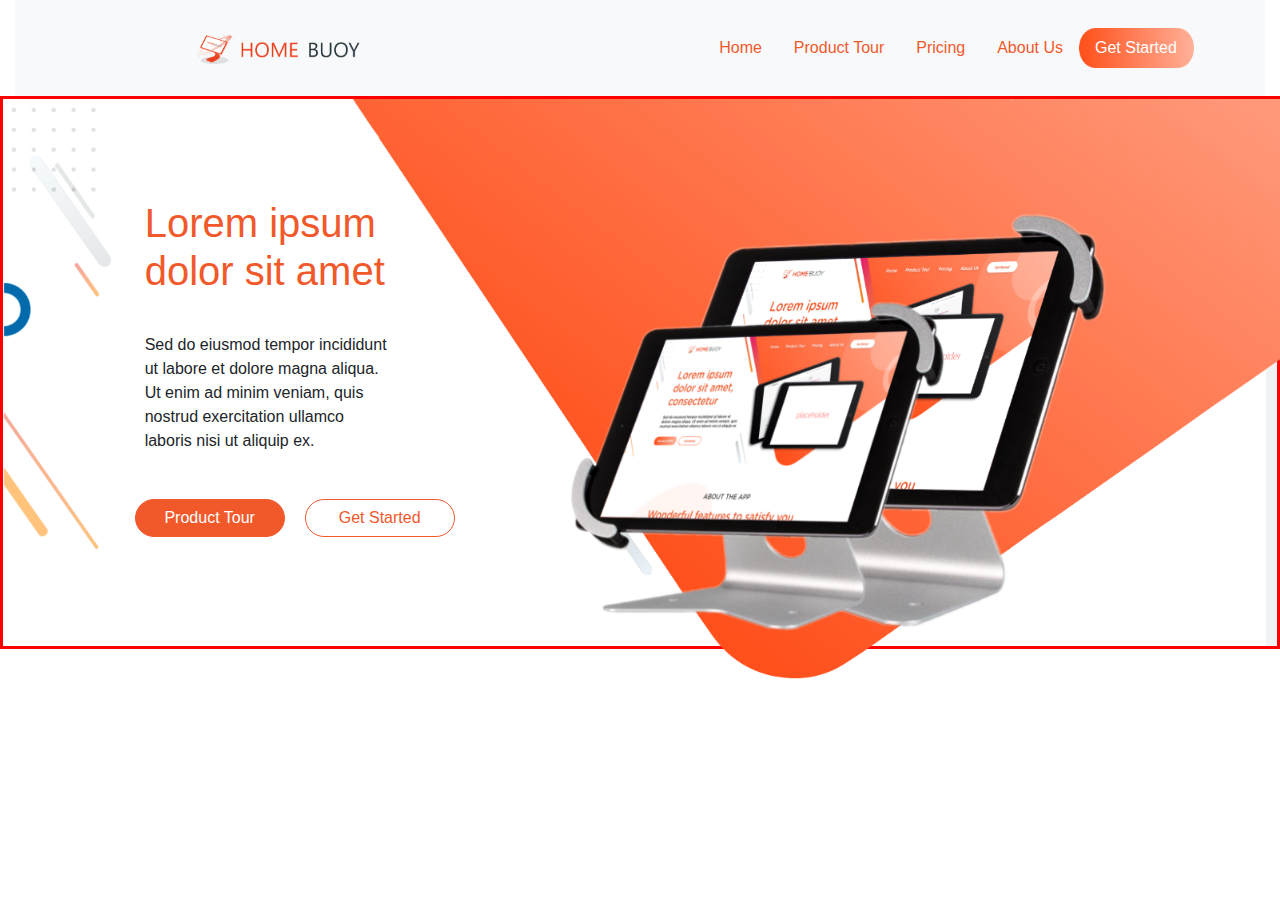
==== index.html @ 37d54e75 "initial commit" ====
<!doctype html>
<html lang="en">
  <head>
    <!-- Required meta tags -->
    <meta charset="utf-8">
    <meta name="viewport" content="width=device-width, initial-scale=1, shrink-to-fit=no">

    <!-- Bootstrap CSS -->
    <link rel="stylesheet" href="https://stackpath.bootstrapcdn.com/bootstrap/4.3.1/css/bootstrap.min.css" integrity="sha384-ggOyR0iXCbMQv3Xipma34MD+dH/1fQ784/j6cY/iJTQUOhcWr7x9JvoRxT2MZw1T" crossorigin="anonymous">

    <title>Hello, world!</title>

    <style type="text/css">
        .intro {
            background: url('home_main.png');
        }
        .intro-tab{
          float: right;
        }
        .nav-item a{
          color: #F1592B;
        }
        .intro-heading{
          color: #F1592B;
          
        }
        </style>
  </head>
  <body>

    <div class="container-fluid">

      <!-- Just an image -->
<nav class="navbar navbar-light bg-light">
    <a class="navbar-brand" href="#">
      <img src="logo.png" height="30" style="margin-left: 100%;" alt="">
    </a>

    <ul class="nav justify-content-end" style="padding: 20px;margin-right: 150px;">
        <li class="nav-item">
          <a class="nav-link active" href="home">Home</a>
        </li>
        <li class="nav-item">
          <a class="nav-link" href="tour">Product Tour</a>
        </li>
        <li class="nav-item">
          <a class="nav-link" href="pricing">Pricing</a>
        </li>
        <li class="nav-item">
          <a class="nav-link" href="about">About Us</a>
        </li>
        <li class="nav-item mx-auto">
          <img src="button_bg_orange.png" width="115" height="40px" style="position: absolute;"/>
            <a class="nav-link" href="#" style="color: white;position: absolute;">Get Started</a>
          </li>
      </ul>

  </nav>


      <div class="row" style="border-style: solid;
      border-color: red;">

          <img src="home_main.png" id="intro-tab" width="100%" style="" />
          <img src="grid.png" id="intro-tab" height="580px" style="float: right;position: absolute;right: 0;" />


          <div class="col-5 d-flex align-items-start flex-column" style="position: absolute;">
          
              <!-- border-style: solid;
              border-color: red; -->

                <h1 class="intro-heading mx-auto align-self-center" style="margin-top: 100px;width: 250px;">
                    Lorem ipsum
                    dolor sit amet
                </h1>

                <p class="mx-auto align-self-center" style="margin-top: 30px;width: 250px;">
                    Sed do eiusmod tempor incididunt ut labore et dolore magna aliqua. Ut enim ad minim veniam, quis nostrud exercitation ullamco laboris nisi ut aliquip ex.
                </p>

                <div class="d-flex justify-content-between align-self-center" style="margin-top: 30px;margin-left: 50px;width: 320px;">
                    <button type="button" class="btn btn-dark" style="width: 150px;background: #F1592B;border-radius: 100px;border-color: #F1592B;">Product Tour</button>
                    <button type="button" class="btn btn-outline-light" style="width: 150px;border-style: solid;border-width: 1px;border-radius: 100px;border-color: #F1592B;color: #F1592B;">Get Started</button>
                </div>
          </div>
        <div class="col-6 d-flex justify-content-center" style="position: absolute;">
            
        </div>
      </div>
        
          
        </div>
      </div>

    <!-- Optional JavaScript -->
    <!-- jQuery first, then Popper.js, then Bootstrap JS -->
    <script src="https://code.jquery.com/jquery-3.3.1.slim.min.js" integrity="sha384-q8i/X+965DzO0rT7abK41JStQIAqVgRVzpbzo5smXKp4YfRvH+8abtTE1Pi6jizo" crossorigin="anonymous"></script>
    <script src="https://cdnjs.cloudflare.com/ajax/libs/popper.js/1.14.7/umd/popper.min.js" integrity="sha384-UO2eT0CpHqdSJQ6hJty5KVphtPhzWj9WO1clHTMGa3JDZwrnQq4sF86dIHNDz0W1" crossorigin="anonymous"></script>
    <script src="https://stackpath.bootstrapcdn.com/bootstrap/4.3.1/js/bootstrap.min.js" integrity="sha384-JjSmVgyd0p3pXB1rRibZUAYoIIy6OrQ6VrjIEaFf/nJGzIxFDsf4x0xIM+B07jRM" crossorigin="anonymous"></script>
  </body>
</html>
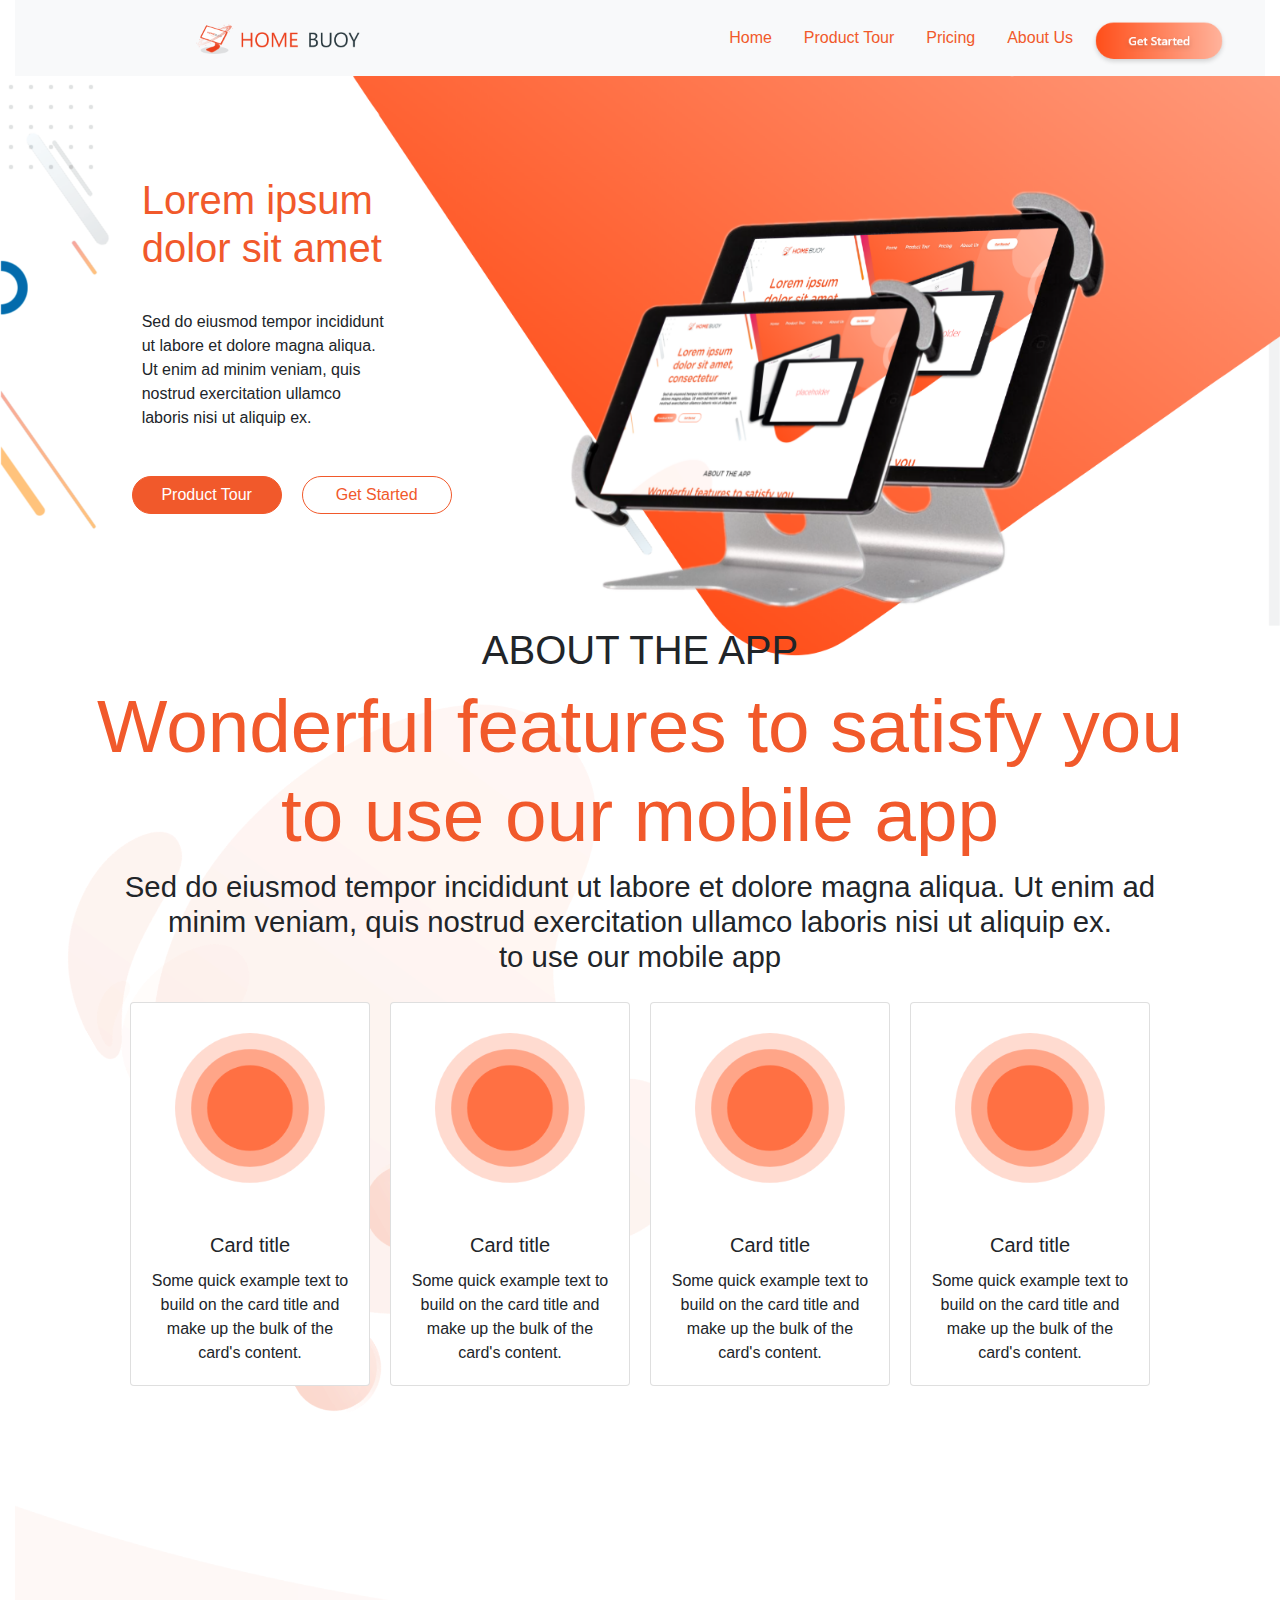
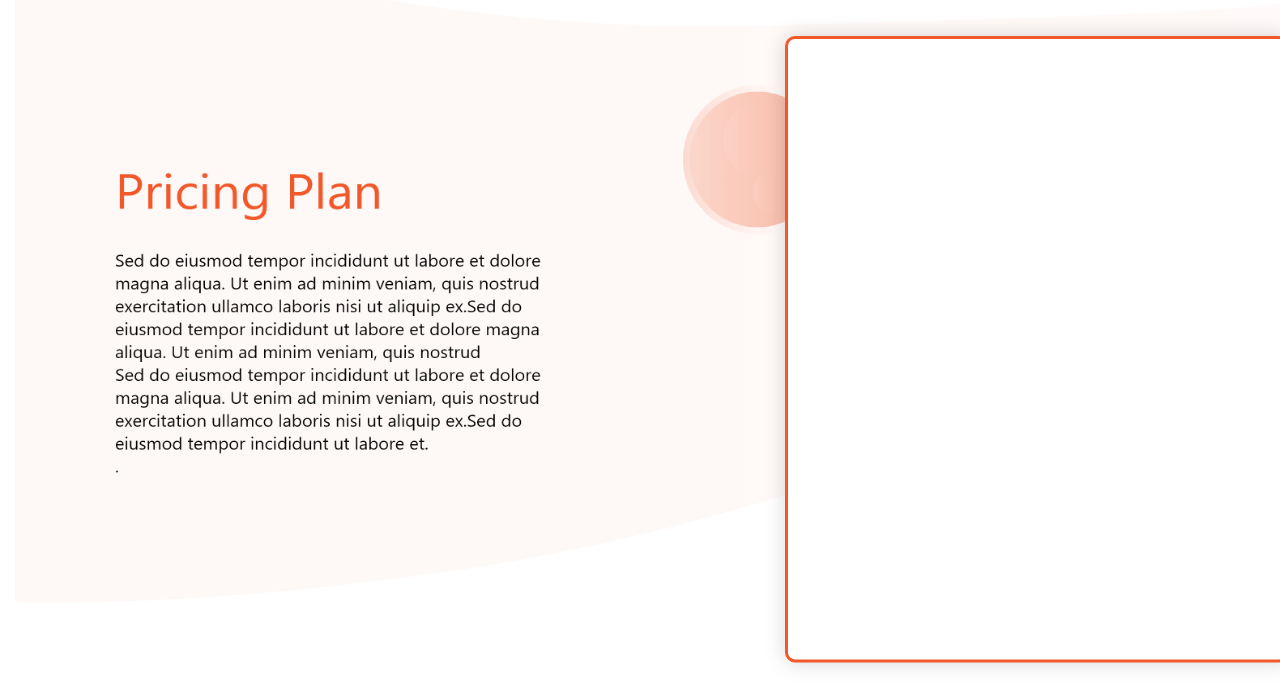
==== commit 177427c8: "modified home page" ====
--- a/index.html
+++ b/index.html
@@ -1,42 +1,48 @@
 <!doctype html>
 <html lang="en">
-  <head>
-    <!-- Required meta tags -->
-    <meta charset="utf-8">
-    <meta name="viewport" content="width=device-width, initial-scale=1, shrink-to-fit=no">
-
-    <!-- Bootstrap CSS -->
-    <link rel="stylesheet" href="https://stackpath.bootstrapcdn.com/bootstrap/4.3.1/css/bootstrap.min.css" integrity="sha384-ggOyR0iXCbMQv3Xipma34MD+dH/1fQ784/j6cY/iJTQUOhcWr7x9JvoRxT2MZw1T" crossorigin="anonymous">
-
-    <title>Hello, world!</title>
-
-    <style type="text/css">
-        .intro {
-            background: url('home_main.png');
-        }
-        .intro-tab{
-          float: right;
-        }
-        .nav-item a{
-          color: #F1592B;
-        }
-        .intro-heading{
-          color: #F1592B;
-          
-        }
-        </style>
-  </head>
-  <body>
-
-    <div class="container-fluid">
-
-      <!-- Just an image -->
-<nav class="navbar navbar-light bg-light">
-    <a class="navbar-brand" href="#">
-      <img src="logo.png" height="30" style="margin-left: 100%;" alt="">
-    </a>
-
-    <ul class="nav justify-content-end" style="padding: 20px;margin-right: 150px;">
+
+<head>
+  <!-- Required meta tags -->
+  <meta charset="utf-8">
+  <meta name="viewport" content="width=device-width, initial-scale=1, shrink-to-fit=no">
+
+  <!-- Bootstrap CSS -->
+  <link rel="stylesheet" href="https://stackpath.bootstrapcdn.com/bootstrap/4.3.1/css/bootstrap.min.css"
+    integrity="sha384-ggOyR0iXCbMQv3Xipma34MD+dH/1fQ784/j6cY/iJTQUOhcWr7x9JvoRxT2MZw1T" crossorigin="anonymous">
+
+  <title>Hello, world!</title>
+
+  <style type="text/css">
+    .intro {
+      background: url('home_main.png');
+    }
+
+    .intro-tab {
+      float: right;
+    }
+
+    .nav-item a {
+      color: #F1592B;
+    }
+
+    .intro-heading {
+      color: #F1592B;
+
+    }
+  </style>
+</head>
+
+<body>
+
+  <div class="container-fluid">
+
+    <!-- Just an image -->
+    <nav class="navbar navbar-light bg-light">
+      <a class="navbar-brand" href="#">
+        <img src="logo.png" height="30" style="margin-left: 100%;" alt="">
+      </a>
+
+      <ul class="nav justify-content-end" style="padding: 10px;margin-right: 150px;">
         <li class="nav-item">
           <a class="nav-link active" href="home">Home</a>
         </li>
@@ -50,53 +56,192 @@
           <a class="nav-link" href="about">About Us</a>
         </li>
         <li class="nav-item mx-auto">
-          <img src="button_bg_orange.png" width="115" height="40px" style="position: absolute;"/>
-            <a class="nav-link" href="#" style="color: white;position: absolute;">Get Started</a>
-          </li>
+          <a href="">
+            <img src="get_started_orange.png" width="140" height="50px" style="position: absolute;" />
+          </a>
+          <!-- <a class="nav-link" href="#" style="color: white;position: absolute;"></a> -->
+        </li>
       </ul>
 
-  </nav>
-
-
-      <div class="row" style="border-style: solid;
-      border-color: red;">
-
-          <img src="home_main.png" id="intro-tab" width="100%" style="" />
-          <img src="grid.png" id="intro-tab" height="580px" style="float: right;position: absolute;right: 0;" />
-
-
-          <div class="col-5 d-flex align-items-start flex-column" style="position: absolute;">
-          
-              <!-- border-style: solid;
+    </nav>
+
+
+    <div class="row" style="">
+
+      <img src="home_main.png" id="intro-tab" width="100%" style="" />
+      <img src="grid.png" id="intro-tab" height="580px" style="float: right;position: absolute;right: 0;" />
+
+
+      <div class="col-5 d-flex align-items-start flex-column" style="position: absolute;">
+
+        <!-- border-style: solid;
               border-color: red; -->
 
-                <h1 class="intro-heading mx-auto align-self-center" style="margin-top: 100px;width: 250px;">
-                    Lorem ipsum
-                    dolor sit amet
-                </h1>
-
-                <p class="mx-auto align-self-center" style="margin-top: 30px;width: 250px;">
-                    Sed do eiusmod tempor incididunt ut labore et dolore magna aliqua. Ut enim ad minim veniam, quis nostrud exercitation ullamco laboris nisi ut aliquip ex.
-                </p>
-
-                <div class="d-flex justify-content-between align-self-center" style="margin-top: 30px;margin-left: 50px;width: 320px;">
-                    <button type="button" class="btn btn-dark" style="width: 150px;background: #F1592B;border-radius: 100px;border-color: #F1592B;">Product Tour</button>
-                    <button type="button" class="btn btn-outline-light" style="width: 150px;border-style: solid;border-width: 1px;border-radius: 100px;border-color: #F1592B;color: #F1592B;">Get Started</button>
-                </div>
-          </div>
-        <div class="col-6 d-flex justify-content-center" style="position: absolute;">
-            
-        </div>
-      </div>
-        
-          
-        </div>
-      </div>
-
-    <!-- Optional JavaScript -->
-    <!-- jQuery first, then Popper.js, then Bootstrap JS -->
-    <script src="https://code.jquery.com/jquery-3.3.1.slim.min.js" integrity="sha384-q8i/X+965DzO0rT7abK41JStQIAqVgRVzpbzo5smXKp4YfRvH+8abtTE1Pi6jizo" crossorigin="anonymous"></script>
-    <script src="https://cdnjs.cloudflare.com/ajax/libs/popper.js/1.14.7/umd/popper.min.js" integrity="sha384-UO2eT0CpHqdSJQ6hJty5KVphtPhzWj9WO1clHTMGa3JDZwrnQq4sF86dIHNDz0W1" crossorigin="anonymous"></script>
-    <script src="https://stackpath.bootstrapcdn.com/bootstrap/4.3.1/js/bootstrap.min.js" integrity="sha384-JjSmVgyd0p3pXB1rRibZUAYoIIy6OrQ6VrjIEaFf/nJGzIxFDsf4x0xIM+B07jRM" crossorigin="anonymous"></script>
-  </body>
+        <h1 class="intro-heading mx-auto align-self-center" style="margin-top: 100px;width: 250px;">
+          Lorem ipsum
+          dolor sit amet
+        </h1>
+
+        <p class="mx-auto align-self-center" style="margin-top: 30px;width: 250px;">
+          Sed do eiusmod tempor incididunt ut labore et dolore magna aliqua. Ut enim ad minim veniam, quis nostrud
+          exercitation ullamco laboris nisi ut aliquip ex.
+        </p>
+
+        <div class="d-flex justify-content-between align-self-center"
+          style="margin-top: 30px;margin-left: 50px;width: 320px;">
+          <button type="button" class="btn btn-dark"
+            style="width: 150px;background: #F1592B;border-radius: 100px;border-color: #F1592B;">Product Tour</button>
+          <button type="button" class="btn btn-outline-light"
+            style="width: 150px;border-style: solid;border-width: 1px;border-radius: 100px;border-color: #F1592B;color: #F1592B;">Get
+            Started</button>
+        </div>
+      </div>
+      <div class="col-6 d-flex justify-content-center" style="position: absolute;">
+
+      </div>
+    </div>
+    <img src="home_second.png" style="position: absolute;" id="intro-tab" width="80%" />
+
+
+    <div class="row mx-auto" style="position: relative;">
+      <h2 class="mx-auto text-center" style="font-size: 30pt;">ABOUT THE APP</h2>
+    </div>
+
+    <div class="row mx-auto" style="position: relative;">
+      <h2 class="mx-auto text-center" style="color: #F1592B;font-size: 56pt;">Wonderful features to satisfy you <br />
+        to use our mobile app</h2>
+    </div>
+
+    <div class="row mx-auto" style="position: relative;">
+      <h2 class="mx-auto text-center"
+        style="font-size: 22pt;margin-left: 100px;padding-right: 100px;padding-left: 100px;">Sed do eiusmod tempor
+        incididunt ut labore et dolore magna aliqua. Ut enim ad minim veniam,
+        quis nostrud exercitation ullamco laboris nisi ut aliquip ex. <br />
+        to use our mobile app</h2>
+    </div>
+
+
+    <div class="row" style="position: relative;margin-top: 10px;">
+
+
+      <div class="col d-flex justify-content-center"
+        style="bottom: 200;margin-top: 200;padding-top: 200;">
+
+        <div class="card" style="width: 15rem;margin: 10px;">
+          <img src="circle_orange.png" width="150px" height="150px" class="mx-auto" alt="..." style="margin: 30px;">
+          <div class="card-body">
+            <h5 class="card-title mx-auto text-center">Card title</h5>
+            <p class="card-text mx-auto text-center">Some quick example text to build on the card title and make up the
+              bulk of the card's content.</p>
+
+          </div>
+        </div>
+
+        <div class="card" style="width: 15rem;margin: 10px;">
+          <img src="circle_orange.png" width="150px" height="150px" class="mx-auto" alt="..." style="margin: 30px;">
+          <div class="card-body">
+            <h5 class="card-title mx-auto text-center">Card title</h5>
+            <p class="card-text mx-auto text-center">Some quick example text to build on the card title and make up the
+              bulk of the card's content.</p>
+
+          </div>
+        </div>
+
+        <div class="card" style="width: 15rem;margin: 10px;">
+          <img src="circle_orange.png" width="150px" height="150px" class="mx-auto" alt="..." style="margin: 30px;">
+          <div class="card-body">
+            <h5 class="card-title mx-auto text-center">Card title</h5>
+            <p class="card-text mx-auto text-center">Some quick example text to build on the card title and make up the
+              bulk of the card's content.</p>
+
+          </div>
+        </div>
+
+        <div class="card" style="width: 15rem;margin: 10px;">
+          <img src="circle_orange.png" width="150px" height="150px" class="mx-auto" alt="..." style="margin: 30px;">
+          <div class="card-body">
+            <h5 class="card-title mx-auto text-center">Card title</h5>
+            <p class="card-text mx-auto text-center">Some quick example text to build on the card title and make up the
+              bulk of the card's content.</p>
+
+          </div>
+        </div>
+
+      </div>
+    </div>
+
+    <img src="home_third.png" style="position: absolute;" id="intro-tab" width="100%" />
+
+    <div class="row" style="position: relative;margin-top: 10px;">
+
+      <div class="col-6">
+
+        <img src="dummy_pricing_text.png" width="431" height="321" style="margin-top: 350px;margin-left: 100px;" />
+
+      </div>
+
+      <div class="col-6">
+
+        <img src="card_orange_border.png" style="margin-top: 200px;margin-left: 100px;" />
+
+      </div>
+
+    </div>
+<!-- 
+    <div class="row mx-auto" style="border-style: solid;
+          border-color: red;position: relative;">
+        <h2 class="mx-auto text-center" style="margin-top: 100px;color: #F1592B;font-size: 56pt;">Let’s See How It Work</h2>
+      </div>
+
+      <div class="row mx-auto" style="border-style: solid;
+          border-color: red;position: relative;">
+        <h2 class="mx-auto text-center"
+          style="font-size: 22pt;margin-left: 100px;padding-right: 100px;padding-left: 100px;">Sed do eiusmod tempor
+          incididunt ut labore et dolore magna aliqua. Ut enim ad minim veniam,
+          quis nostrud exercitation ullamco laboris nisi ut aliquip ex. <br />
+          to use our mobile app</h2>
+      </div> -->
+
+
+
+
+      <!-- <div class="row" style="position: relative;margin-top: 10px;">
+
+
+      <div class="col d-flex justify-content-center"
+        style="bottom: 200;margin-top: 200;padding-top: 200;">
+
+        <div class="" style="width: 15em;margin: 10px;">
+          <img src="circle_orange_fill.png" width="150px" height="150px" class=" mx-auto text-center" alt="..." style="margin: 30px;">
+          <div class="">
+            <h5 class=" mx-auto text-center">Card title</h5>
+            <p class=" mx-auto text-center">Some quick example text to build on the card title and make up the
+              bulk of the card's content.</p>
+
+          </div>
+        </div>
+
+      </div>
+    </div> -->
+
+
+
+
+
+  </div>
+  <!-- </div> -->
+
+  <!-- Optional JavaScript -->
+  <!-- jQuery first, then Popper.js, then Bootstrap JS -->
+  <script src="https://code.jquery.com/jquery-3.3.1.slim.min.js"
+    integrity="sha384-q8i/X+965DzO0rT7abK41JStQIAqVgRVzpbzo5smXKp4YfRvH+8abtTE1Pi6jizo"
+    crossorigin="anonymous"></script>
+  <script src="https://cdnjs.cloudflare.com/ajax/libs/popper.js/1.14.7/umd/popper.min.js"
+    integrity="sha384-UO2eT0CpHqdSJQ6hJty5KVphtPhzWj9WO1clHTMGa3JDZwrnQq4sF86dIHNDz0W1"
+    crossorigin="anonymous"></script>
+  <script src="https://stackpath.bootstrapcdn.com/bootstrap/4.3.1/js/bootstrap.min.js"
+    integrity="sha384-JjSmVgyd0p3pXB1rRibZUAYoIIy6OrQ6VrjIEaFf/nJGzIxFDsf4x0xIM+B07jRM"
+    crossorigin="anonymous"></script>
+</body>
+
 </html>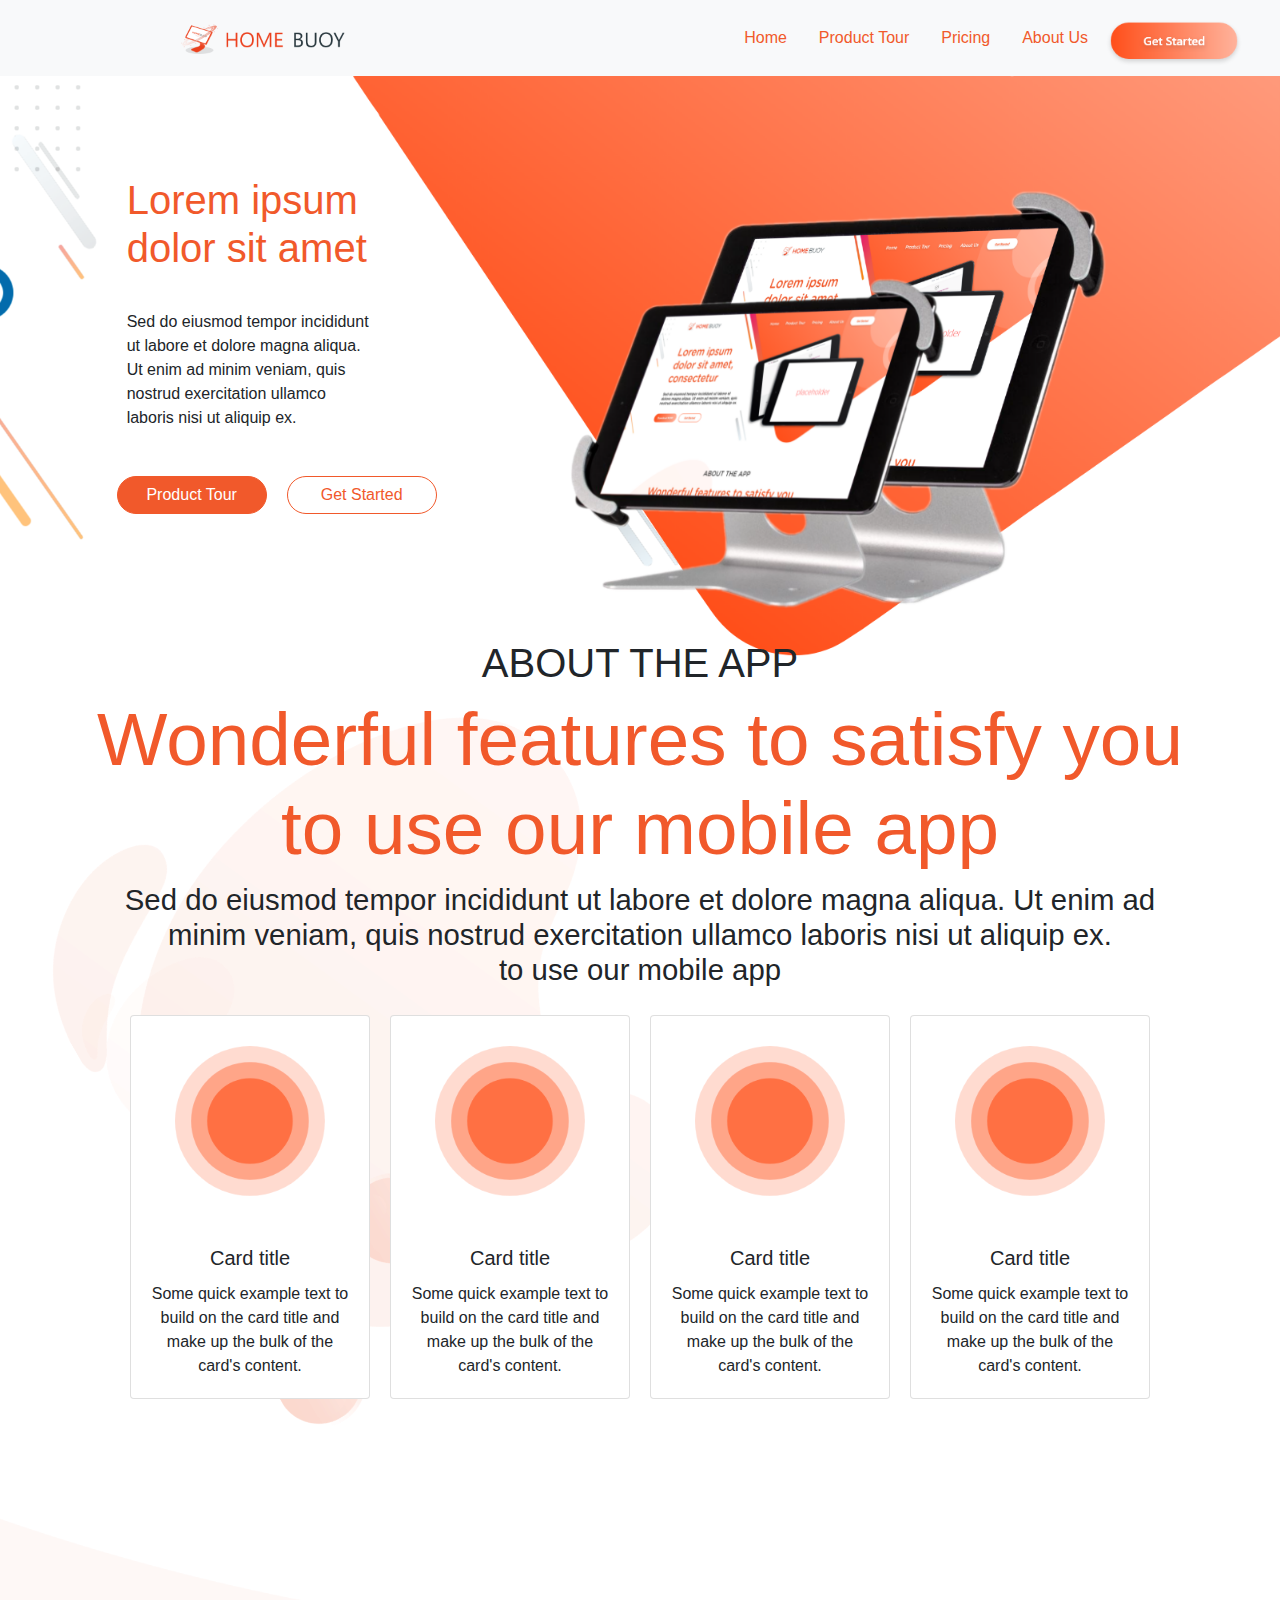
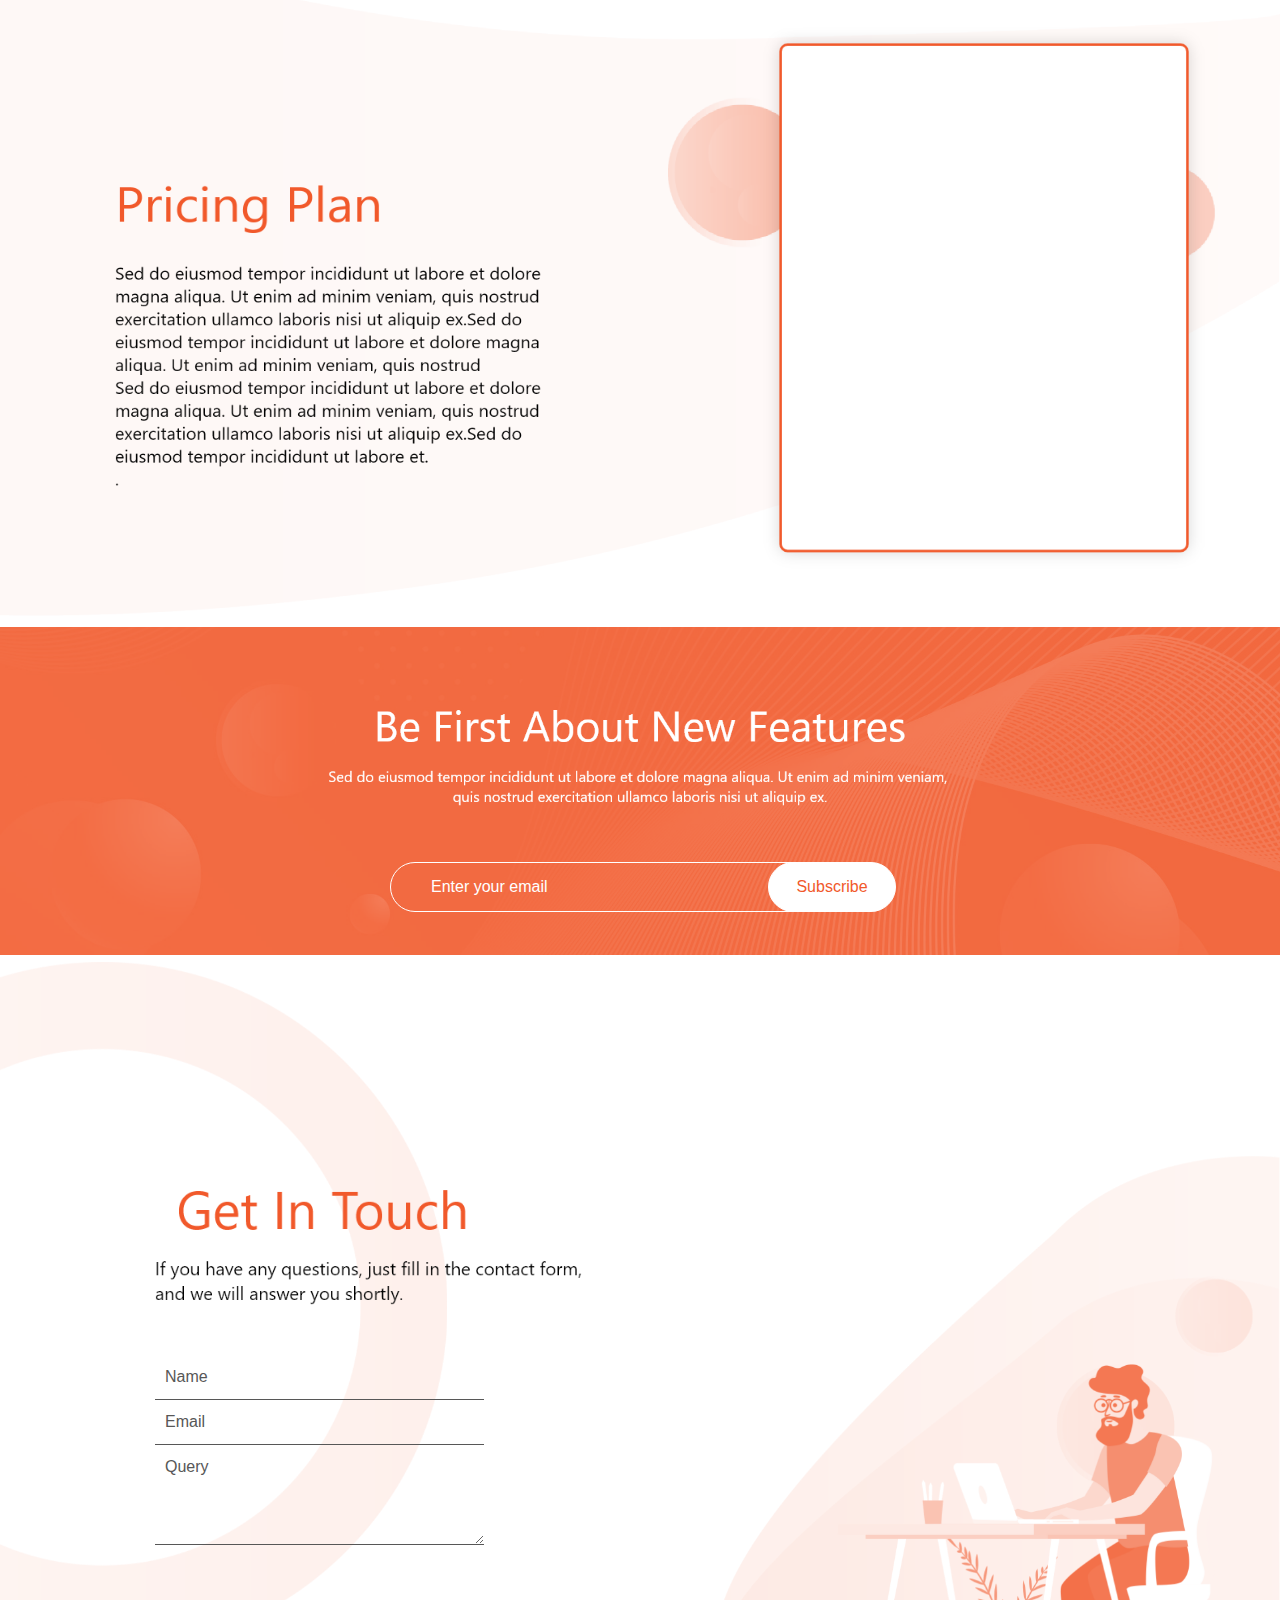
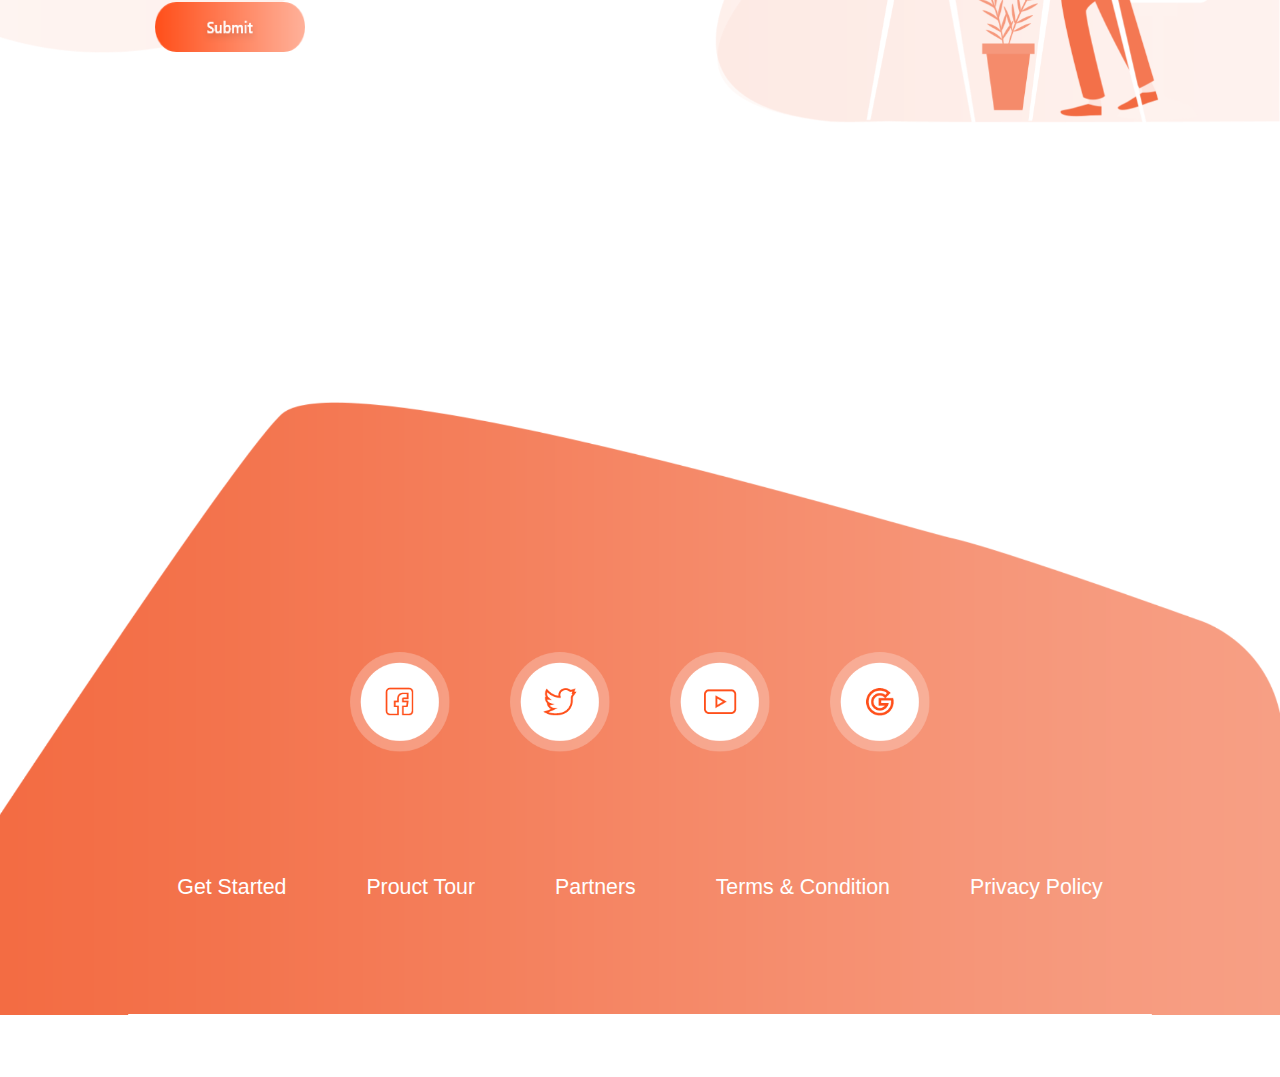
==== commit 90ce45a5: "finished homepage" ====
--- a/index.html
+++ b/index.html
@@ -13,6 +13,12 @@
   <title>Hello, world!</title>
 
   <style type="text/css">
+    html,
+    body {
+      max-width: 100%;
+      overflow-x: hidden;
+    }
+
     .intro {
       background: url('home_main.png');
     }
@@ -29,17 +35,82 @@
       color: #F1592B;
 
     }
+
+    #getNews {}
+
+    .transparent-style {
+
+      background-color: #ffffff;
+      opacity: .4;
+
+    }
+
+    ::-webkit-input-placeholder {
+      /* Edge */
+      color: white;
+    }
+
+    :-ms-input-placeholder {
+      /* Internet Explorer 10-11 */
+      color: white;
+    }
+
+    ::placeholder {
+      color: white;
+    }
+
+    .getInTouch {
+      border: none;
+      border-bottom: 1px solid #575757;
+      background-color: rgba(0, 0, 0, 0);
+      color: 575757;
+      outline: none;
+      width: 70%;
+      width: 70%;
+      padding-top: 10px;
+      padding-bottom: 10px;
+      padding-left: 10px;
+      padding-right: 10px;
+    }
+
+    .getInTouch::placeholder {
+      color: #575757;
+    }
+
+    .getInTouch::-webkit-input-placeholder {
+      /* Edge */
+      color: #575757;
+    }
+
+    .getInTouch:-ms-input-placeholder {
+      /* Internet Explorer 10-11 */
+      color: #575757;
+    }
+
+    .footer-link{
+      color: #FFFFFF;
+      font-size: 16pt;
+      outline: none;
+      text-decoration: none;
+    }
+
+    .footer-link:hover{
+      color: #FFFFFF;
+      font-size: 16pt;
+      outline: none;
+      text-decoration: none;
+    }
   </style>
 </head>
 
 <body>
 
-  <div class="container-fluid">
+  <div class="container-fluid" style="margin: 0px;padding: 0px;">
 
     <!-- Just an image -->
     <nav class="navbar navbar-light bg-light">
       <a class="navbar-brand" href="#">
-        <img src="logo.png" height="30" style="margin-left: 100%;" alt="">
+        <img src="./img/logo.png" height="30" style="margin-left: 100%;" alt="">
       </a>
 
       <ul class="nav justify-content-end" style="padding: 10px;margin-right: 150px;">
@@ -57,7 +128,7 @@
         </li>
         <li class="nav-item mx-auto">
           <a href="">
-            <img src="get_started_orange.png" width="140" height="50px" style="position: absolute;" />
+            <img src="./img/get_started_orange.png" width="140" height="50px" style="position: absolute;" />
           </a>
           <!-- <a class="nav-link" href="#" style="color: white;position: absolute;"></a> -->
         </li>
@@ -68,8 +139,10 @@
 
     <div class="row" style="">
 
-      <img src="home_main.png" id="intro-tab" width="100%" style="" />
-      <img src="grid.png" id="intro-tab" height="580px" style="float: right;position: absolute;right: 0;" />
+      <img src="./img/home_main.png" id="intro-tab" width="100%"
+        style="margin-right: -100px;padding-right: -100px;position: relative;" />
+      <img src="./img/grid.png" id="intro-tab" height="580px"
+        style="float: right;position: absolute;right: 0;overflow: hidden;" />
 
 
       <div class="col-5 d-flex align-items-start flex-column" style="position: absolute;">
@@ -100,7 +173,7 @@
 
       </div>
     </div>
-    <img src="home_second.png" style="position: absolute;" id="intro-tab" width="80%" />
+    <img src="./img/home_second.png" style="position: absolute;" id="intro-tab" width="80%" />
 
 
     <div class="row mx-auto" style="position: relative;">
@@ -121,14 +194,14 @@
     </div>
 
 
-    <div class="row" style="position: relative;margin-top: 10px;">
+    <div class="row mx-auto" style="position: relative;margin-top: 10px;">
 
 
       <div class="col d-flex justify-content-center"
-        style="bottom: 200;margin-top: 200;padding-top: 200;">
+        style="bottom: 200;margin: 0px;margin-top: 200;padding: 0px;padding-top: 200;">
 
         <div class="card" style="width: 15rem;margin: 10px;">
-          <img src="circle_orange.png" width="150px" height="150px" class="mx-auto" alt="..." style="margin: 30px;">
+          <img src="./img/circle_orange.png" width="150px" height="150px" class="mx-auto" alt="..." style="margin: 30px;">
           <div class="card-body">
             <h5 class="card-title mx-auto text-center">Card title</h5>
             <p class="card-text mx-auto text-center">Some quick example text to build on the card title and make up the
@@ -138,7 +211,7 @@
         </div>
 
         <div class="card" style="width: 15rem;margin: 10px;">
-          <img src="circle_orange.png" width="150px" height="150px" class="mx-auto" alt="..." style="margin: 30px;">
+          <img src="./img/circle_orange.png" width="150px" height="150px" class="mx-auto" alt="..." style="margin: 30px;">
           <div class="card-body">
             <h5 class="card-title mx-auto text-center">Card title</h5>
             <p class="card-text mx-auto text-center">Some quick example text to build on the card title and make up the
@@ -148,7 +221,7 @@
         </div>
 
         <div class="card" style="width: 15rem;margin: 10px;">
-          <img src="circle_orange.png" width="150px" height="150px" class="mx-auto" alt="..." style="margin: 30px;">
+          <img src="./img/circle_orange.png" width="150px" height="150px" class="mx-auto" alt="..." style="margin: 30px;">
           <div class="card-body">
             <h5 class="card-title mx-auto text-center">Card title</h5>
             <p class="card-text mx-auto text-center">Some quick example text to build on the card title and make up the
@@ -158,7 +231,7 @@
         </div>
 
         <div class="card" style="width: 15rem;margin: 10px;">
-          <img src="circle_orange.png" width="150px" height="150px" class="mx-auto" alt="..." style="margin: 30px;">
+          <img src="./img/circle_orange.png" width="150px" height="150px" class="mx-auto" alt="..." style="margin: 30px;">
           <div class="card-body">
             <h5 class="card-title mx-auto text-center">Card title</h5>
             <p class="card-text mx-auto text-center">Some quick example text to build on the card title and make up the
@@ -170,24 +243,116 @@
       </div>
     </div>
 
-    <img src="home_third.png" style="position: absolute;" id="intro-tab" width="100%" />
-
-    <div class="row" style="position: relative;margin-top: 10px;">
-
-      <div class="col-6">
-
-        <img src="dummy_pricing_text.png" width="431" height="321" style="margin-top: 350px;margin-left: 100px;" />
-
-      </div>
-
-      <div class="col-6">
-
-        <img src="card_orange_border.png" style="margin-top: 200px;margin-left: 100px;" />
-
-      </div>
-
-    </div>
-<!-- 
+    <img src="./img/home_third.png" style="position: absolute;" id="intro-tab" width="100%" />
+
+    <div class="row mx-auto" style="position: relative;margin: 0px; ;margin-top: 10px;">
+
+      <div class="col-6 mx-auto" style="margin: 0%;">
+
+        <img src="./img/dummy_pricing_text.png" width="431" height="321" style="margin-top: 350px;margin-left: 100px;" />
+
+      </div>
+
+      <div class="col-6 mx-auto">
+
+        <img src="./img/card_orange_border.png" width="75%" style="margin-top: 200px;margin-left: 100px;" />
+
+      </div>
+
+    </div>
+
+    <img src="./img/home_fourth.png" style="position: absolute;margin-top: 50px;" id="intro-tab" width="100%" />
+
+    <div class="row mx-auto" style="position: relative;margin: 0px; ;margin-top: 10px;">
+
+      <div class="col d-flex justify-content-center" style="margin: 0%;">
+
+        <input class="" id="getNews" type="text" name="fname" placeholder="Enter your email" style="margin-top: 22%;border: 1px solid white;border-radius: 30px;   background-color:rgba(0, 0, 0, 0);
+          color:white;
+          outline:none;
+          width: 40%;
+          padding-top: 12px;padding-bottom: 12px;padding-left: 40px;padding-right: 10px;">
+        </input>
+
+        <button style="width: 10%;position: absolute;margin-top: 21.5%;background: #ffffff;border: 1px solid white;border-radius: 30px;color: #F1592B;
+padding-top: 12px;padding-bottom: 12px;padding-left: 10px;padding-right: 10px;right: 30%;outline:none;"
+          type="button">Subscribe</button>
+
+        <!-- <form action="/action_page.php" style="margin: 50px;">
+          First name: <input type="text" name="fname"><br>
+          Last name: <input type="text" name="lname"><br>
+          <input type="submit" value="Submit">
+        </form> -->
+
+
+      </div>
+    </div>
+
+  </div>
+
+  <img src="./img/home_fifth.png" style="position: absolute;margin-top: 50px;" id="intro-tab" width="100%" />
+
+  <div class="row mx-auto" style="position: relative;margin-top: 10px;">
+
+    <div class="col-6" style="margin: 0%;">
+
+      <img src="./img/get_in_touch_text.png" width="70%" style="margin-top: 250px;margin-left: 140px;position: relative;" />
+
+      <form action="/action_page.php" style="margin-top: 50px;margin-left: 140px;">
+        <input class="getInTouch" type="text" name="fname" placeholder="Name"><br>
+
+        <input class="getInTouch" type="text" name="fname" placeholder="Email"><br>
+
+        <textarea class="getInTouch" type="text" style="height: 100px;" name="fname" placeholder="Query"></textarea><br>
+
+        <a href="">
+          <img src="./img/submit_button_orange.png" width="150px" height="50px" style="margin-top: 50px;" />
+        </a>
+      </form>
+
+    </div>
+
+  </div>
+
+  <img src="./img/footer_bg.png" style="position: absolute;margin-top: 350px;margin-left: -10%;margin-bottom: -300px;" id="intro-tab" width="110%" />
+
+  <div class="row mx-auto" style="position: relative;margin-top: 550px;bottom: 10;">
+
+    <div class="col d-flex  justify-content-center">
+
+      <a href="">
+        <img src="./img/facebook.png" width="100px" height="100px" style="margin-top: 50px;" />
+      </a>
+
+      <a href="">
+        <img src="./img/twitter.png" width="100px" height="100px" style="margin-top: 50px;margin-left: 60px;margin-right: 30px;" />
+      </a>
+
+      <a href="">
+        <img src="./img/youtube.png" width="100px" height="100px" style="margin-top: 50px;margin-left: 30px;margin-right: 60px;" />
+      </a>
+
+      <a href="">
+          <img src="./img/google.png" width="100px" height="100px" style="margin-top: 50px;" />
+        </a>
+    </div>
+
+    <div class="d-flex  justify-content-center" style="width: 100%;margin-top: 120px;">
+        <a href="" class="footer-link">Get Started</a>
+        <a href="" class="footer-link" style="margin-left: 80px;margin-right: 40px;">Prouct Tour</a>
+        <a href="" class="footer-link" style="margin-left: 40px;margin-right: 40px;">Partners</a>
+        <a href="" class="footer-link" style="margin-left: 40px;margin-right: 80px;">Terms & Condition</a>
+        <a href="" class="footer-link">Privacy Policy</a>
+    </div>
+
+    <div class="d-flex  justify-content-center" style="width: 100%;">
+        <img src="./img/footer_copyright_text.png" class="mx-auto" style="margin-top: 110px;margin-left: 15%;" id="intro-tab" width="80%" />
+    </div>
+
+
+  </div>
+
+  <!-- 
     <div class="row mx-auto" style="border-style: solid;
           border-color: red;position: relative;">
         <h2 class="mx-auto text-center" style="margin-top: 100px;color: #F1592B;font-size: 56pt;">Let’s See How It Work</h2>
@@ -205,14 +370,14 @@
 
 
 
-      <!-- <div class="row" style="position: relative;margin-top: 10px;">
+  <!-- <div class="row" style="position: relative;margin-top: 10px;">
 
 
       <div class="col d-flex justify-content-center"
         style="bottom: 200;margin-top: 200;padding-top: 200;">
 
         <div class="" style="width: 15em;margin: 10px;">
-          <img src="circle_orange_fill.png" width="150px" height="150px" class=" mx-auto text-center" alt="..." style="margin: 30px;">
+          <img src="./img/circle_orange_fill.png" width="150px" height="150px" class=" mx-auto text-center" alt="..." style="margin: 30px;">
           <div class="">
             <h5 class=" mx-auto text-center">Card title</h5>
             <p class=" mx-auto text-center">Some quick example text to build on the card title and make up the
@@ -233,13 +398,13 @@
 
   <!-- Optional JavaScript -->
   <!-- jQuery first, then Popper.js, then Bootstrap JS -->
-  <script src="https://code.jquery.com/jquery-3.3.1.slim.min.js"
+  <script src="./img/https://code.jquery.com/jquery-3.3.1.slim.min.js"
     integrity="sha384-q8i/X+965DzO0rT7abK41JStQIAqVgRVzpbzo5smXKp4YfRvH+8abtTE1Pi6jizo"
     crossorigin="anonymous"></script>
-  <script src="https://cdnjs.cloudflare.com/ajax/libs/popper.js/1.14.7/umd/popper.min.js"
+  <script src="./img/https://cdnjs.cloudflare.com/ajax/libs/popper.js/1.14.7/umd/popper.min.js"
     integrity="sha384-UO2eT0CpHqdSJQ6hJty5KVphtPhzWj9WO1clHTMGa3JDZwrnQq4sF86dIHNDz0W1"
     crossorigin="anonymous"></script>
-  <script src="https://stackpath.bootstrapcdn.com/bootstrap/4.3.1/js/bootstrap.min.js"
+  <script src="./img/https://stackpath.bootstrapcdn.com/bootstrap/4.3.1/js/bootstrap.min.js"
     integrity="sha384-JjSmVgyd0p3pXB1rRibZUAYoIIy6OrQ6VrjIEaFf/nJGzIxFDsf4x0xIM+B07jRM"
     crossorigin="anonymous"></script>
 </body>
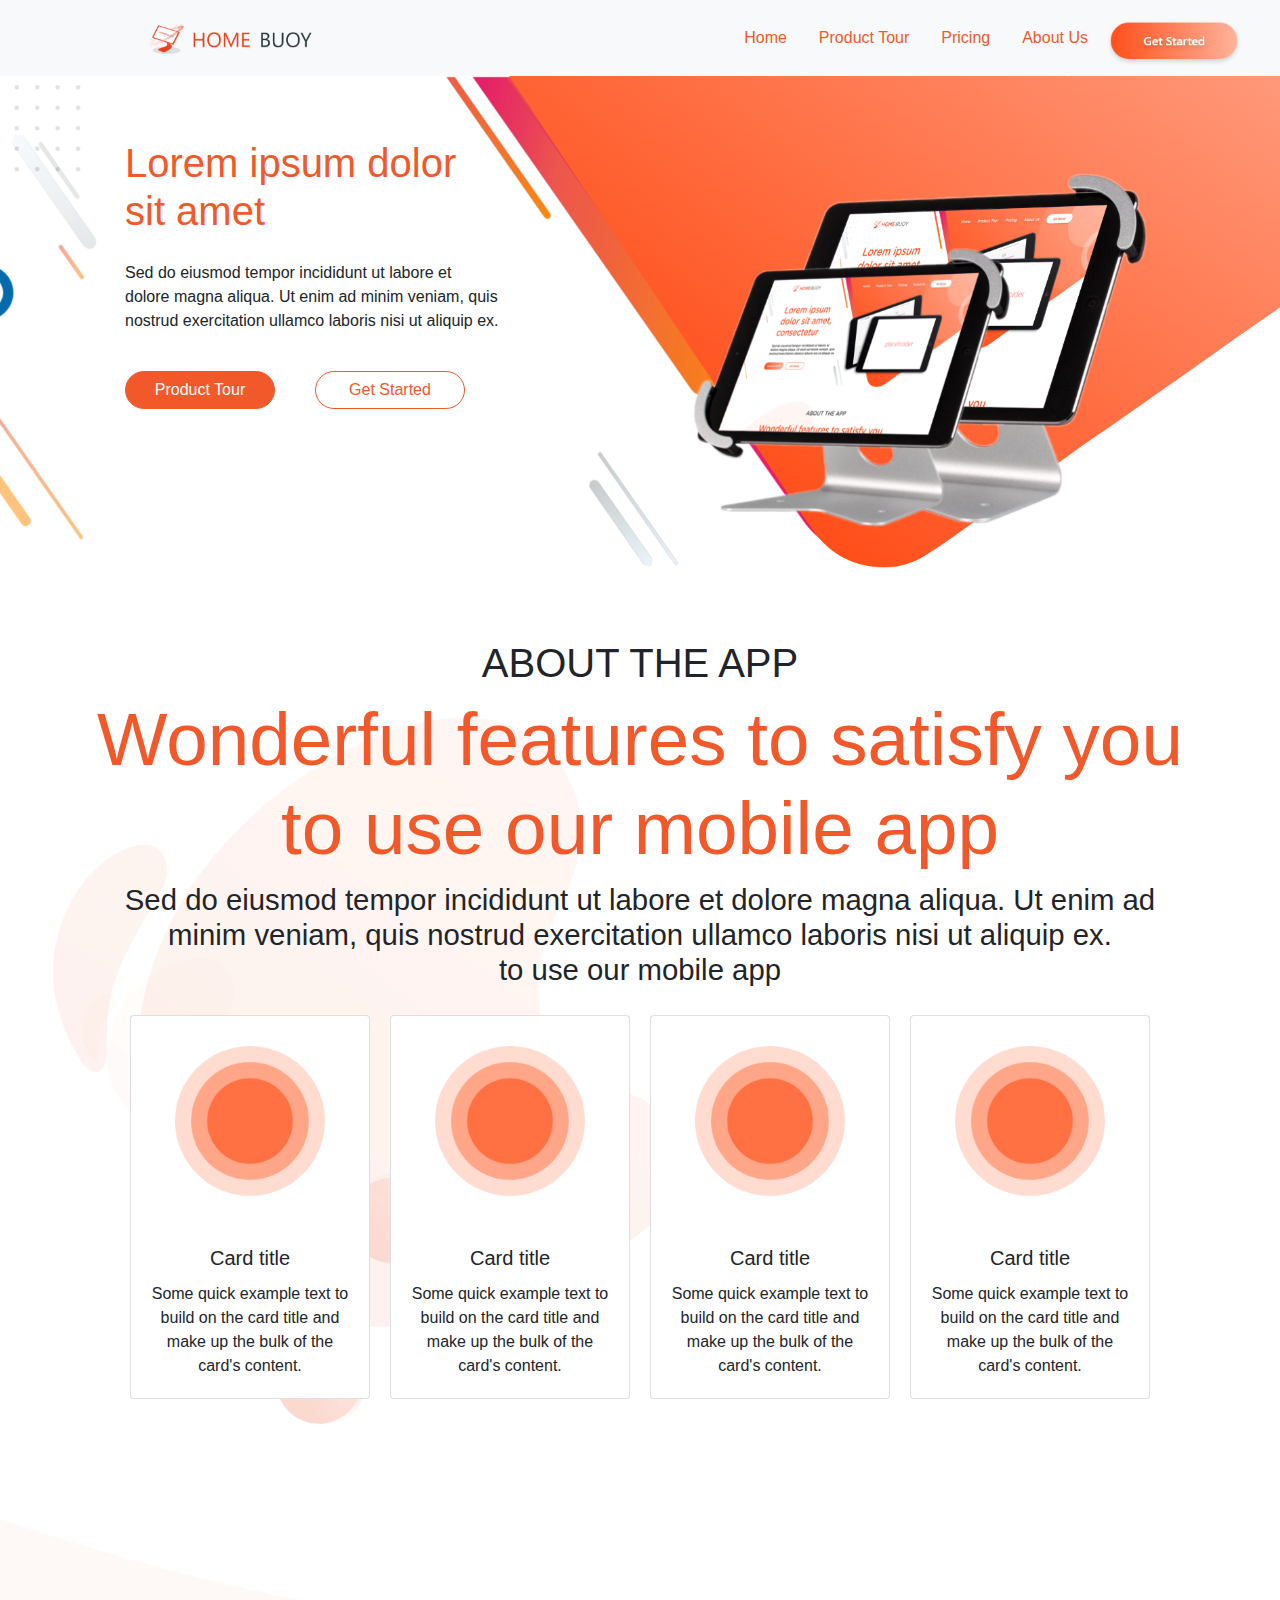
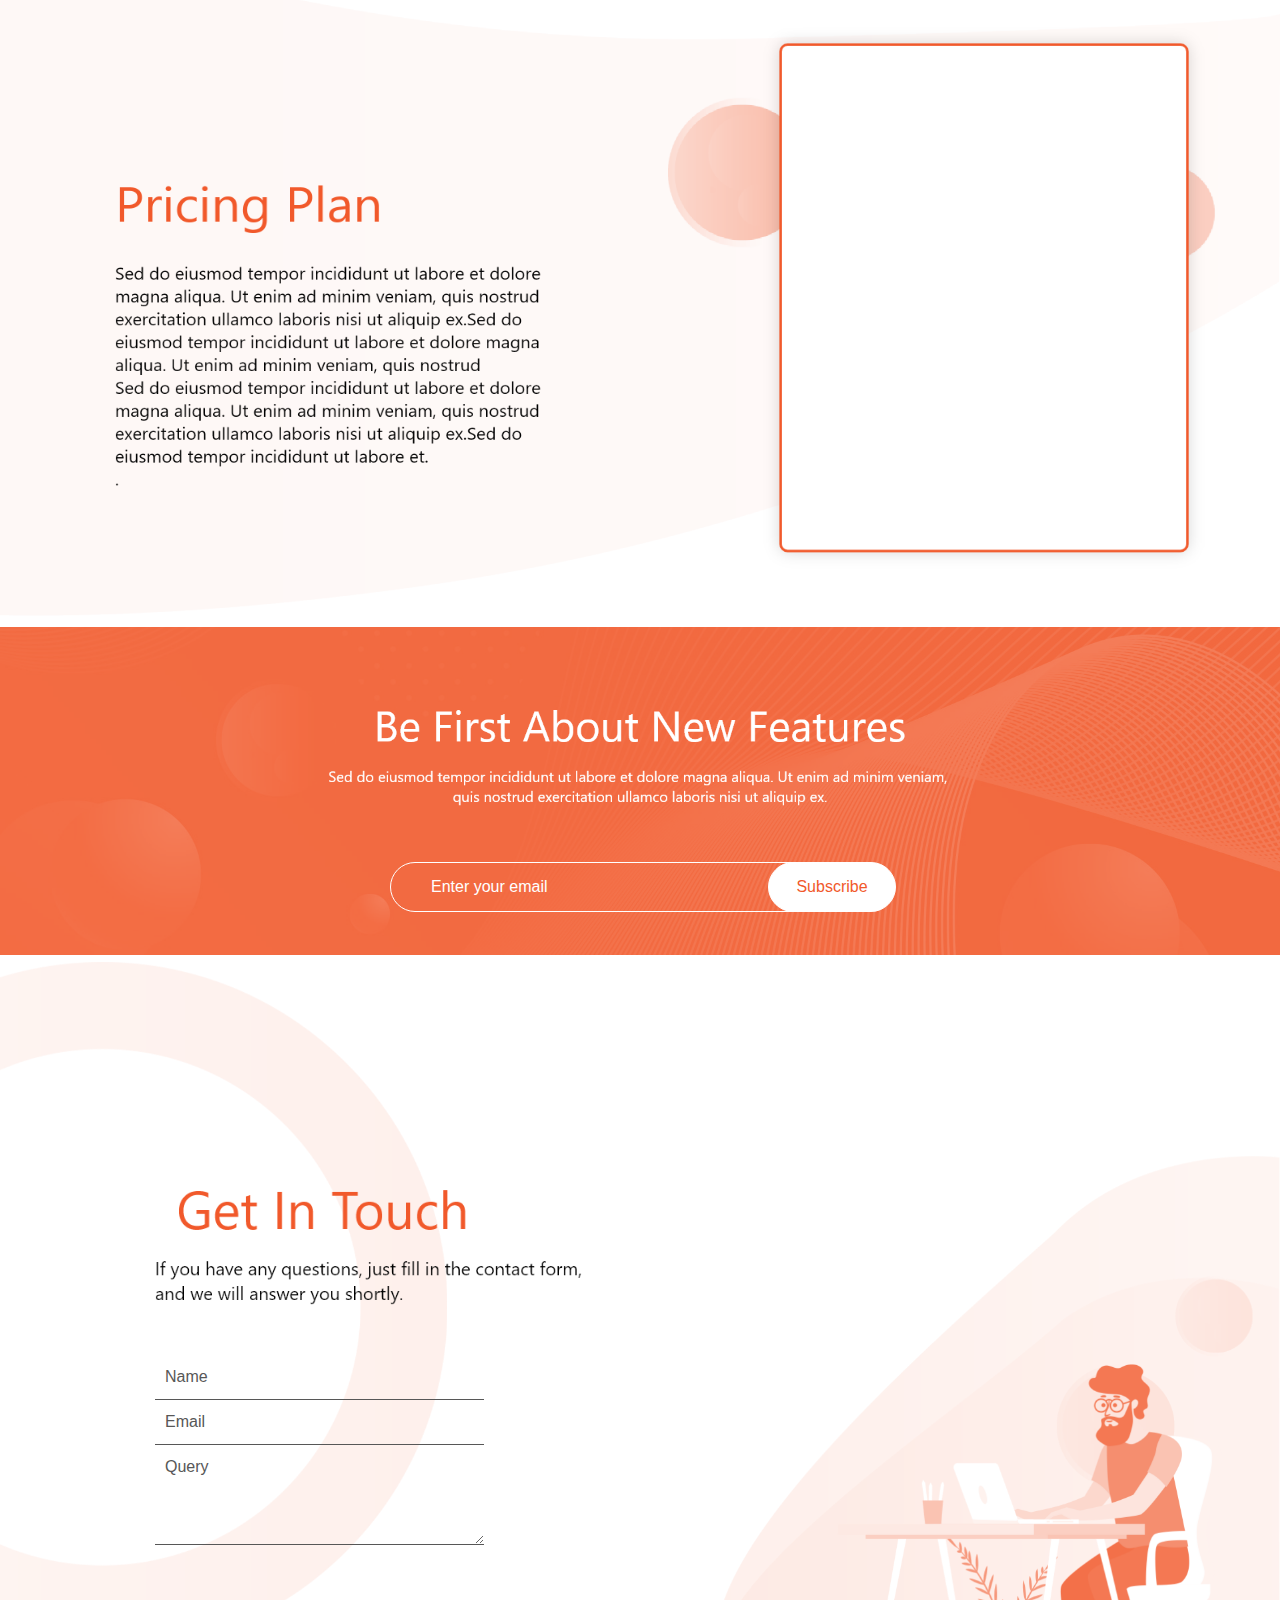
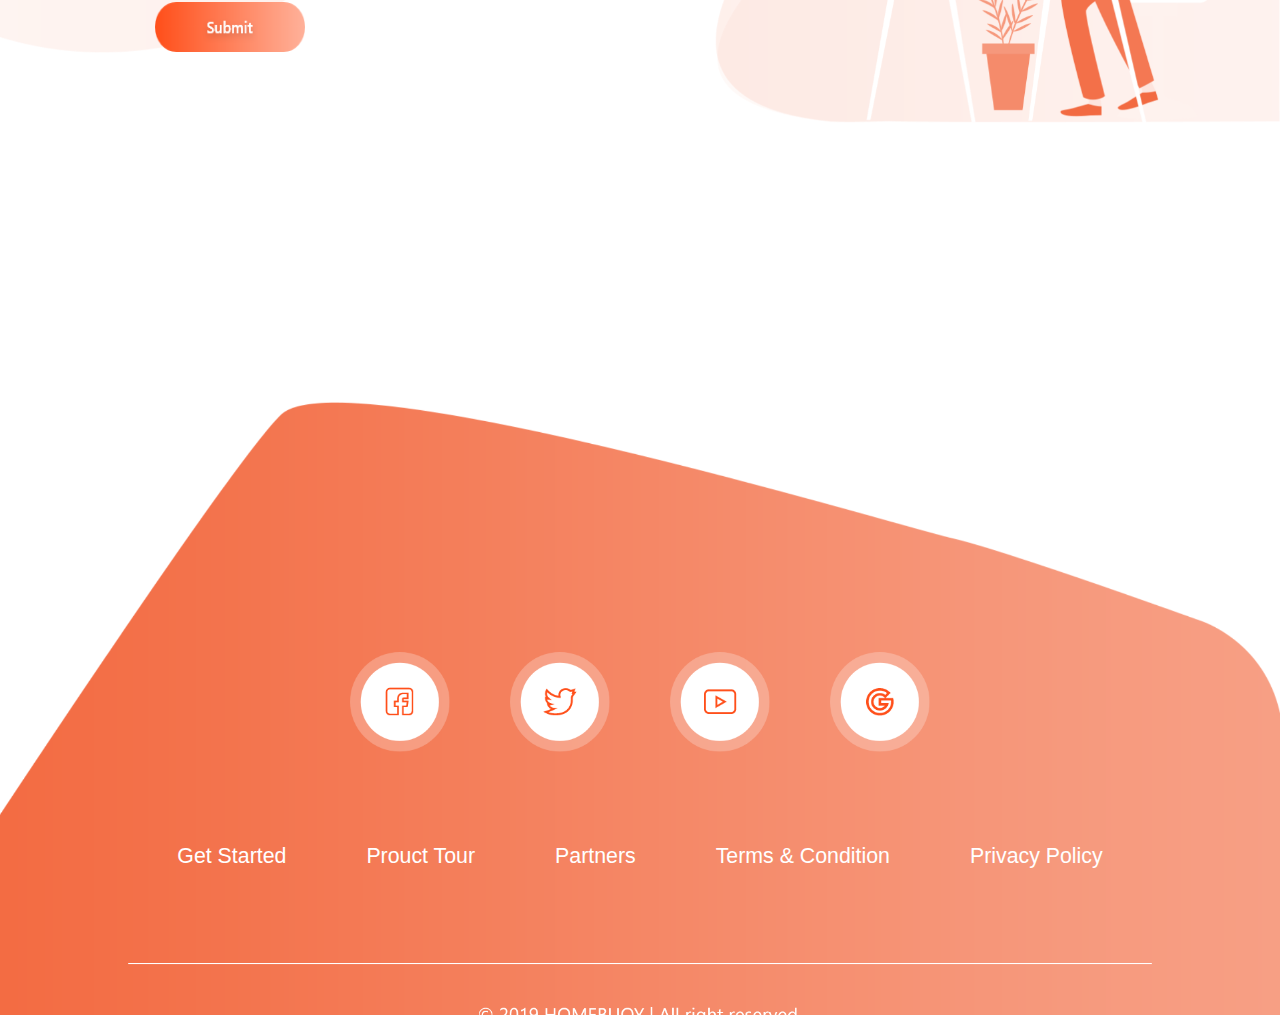
==== commit 88d1c788: "updated" ====
--- a/index.html
+++ b/index.html
@@ -110,7 +110,7 @@
     <!-- Just an image -->
     <nav class="navbar navbar-light bg-light">
       <a class="navbar-brand" href="#">
-        <img src="./img/logo.png" height="30" style="margin-left: 100%;" alt="">
+        <img src="./img/logo.png" height="30" style="margin-left: 80%;" alt="">
       </a>
 
       <ul class="nav justify-content-end" style="padding: 10px;margin-right: 150px;">
@@ -137,35 +137,35 @@
     </nav>
 
 
-    <div class="row" style="">
-
-      <img src="./img/home_main.png" id="intro-tab" width="100%"
+    <div class="row" style="position: relative;">
+
+      <img src="./img/home_main.png" id="intro-tab" width="100%" height="100%"
         style="margin-right: -100px;padding-right: -100px;position: relative;" />
-      <img src="./img/grid.png" id="intro-tab" height="580px"
+      <img src="./img/grid.png" id="intro-tab" width="60%"
         style="float: right;position: absolute;right: 0;overflow: hidden;" />
 
 
-      <div class="col-5 d-flex align-items-start flex-column" style="position: absolute;">
+      <div class="col-6 d-flex align-items-start flex-column" style="position: absolute;">
 
         <!-- border-style: solid;
               border-color: red; -->
 
-        <h1 class="intro-heading mx-auto align-self-center" style="margin-top: 100px;width: 250px;">
+        <h1 class="intro-heading mx-auto align-self-center" style="margin-top: 10%;width: 60%;">
           Lorem ipsum
           dolor sit amet
         </h1>
 
-        <p class="mx-auto align-self-center" style="margin-top: 30px;width: 250px;">
+        <p class="mx-auto align-self-center" style="margin-top: 3%;width: 60%;">
           Sed do eiusmod tempor incididunt ut labore et dolore magna aliqua. Ut enim ad minim veniam, quis nostrud
           exercitation ullamco laboris nisi ut aliquip ex.
         </p>
 
-        <div class="d-flex justify-content-between align-self-center"
-          style="margin-top: 30px;margin-left: 50px;width: 320px;">
+        <div class="d-flex"
+          style="margin-top: 3.5%;margin-left: 20%;width: 60%;">
           <button type="button" class="btn btn-dark"
-            style="width: 150px;background: #F1592B;border-radius: 100px;border-color: #F1592B;">Product Tour</button>
+            style="width: 150px;min-width: 150px;background: #F1592B;border-radius: 100px;border-color: #F1592B;margin-right: 40px;">Product Tour</button>
           <button type="button" class="btn btn-outline-light"
-            style="width: 150px;border-style: solid;border-width: 1px;border-radius: 100px;border-color: #F1592B;color: #F1592B;">Get
+            style="width: 150px;min-width: 150px;border-style: solid;border-width: 1px;border-radius: 100px;border-color: #F1592B;color: #F1592B;">Get
             Started</button>
         </div>
       </div>
@@ -337,7 +337,7 @@
         </a>
     </div>
 
-    <div class="d-flex  justify-content-center" style="width: 100%;margin-top: 120px;">
+    <div class="d-flex  justify-content-center" style="width: 100%;margin-top: 7%;">
         <a href="" class="footer-link">Get Started</a>
         <a href="" class="footer-link" style="margin-left: 80px;margin-right: 40px;">Prouct Tour</a>
         <a href="" class="footer-link" style="margin-left: 40px;margin-right: 40px;">Partners</a>
@@ -346,7 +346,7 @@
     </div>
 
     <div class="d-flex  justify-content-center" style="width: 100%;">
-        <img src="./img/footer_copyright_text.png" class="mx-auto" style="margin-top: 110px;margin-left: 15%;" id="intro-tab" width="80%" />
+        <img src="./img/footer_copyright_text.png" class="mx-auto" style="margin-top: 7%;margin-left: 15%;" id="intro-tab" width="80%" />
     </div>
 
 
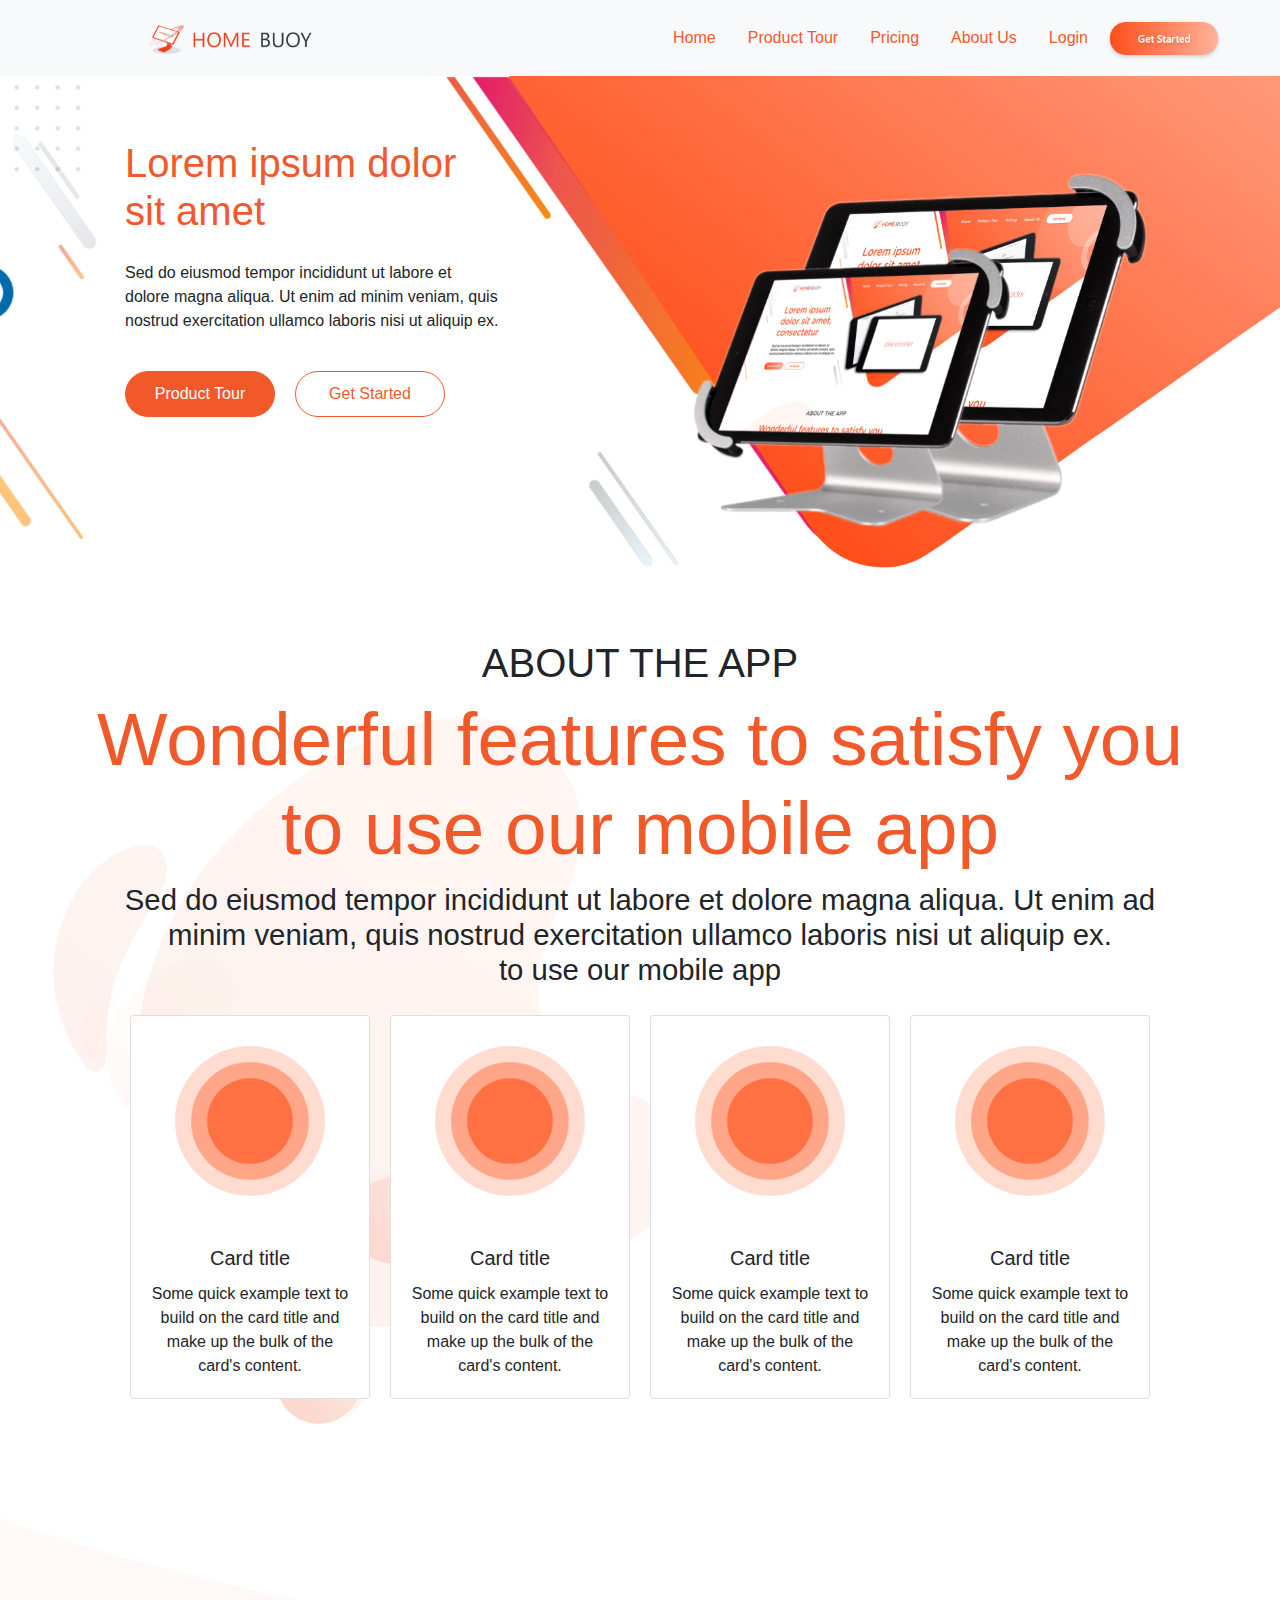
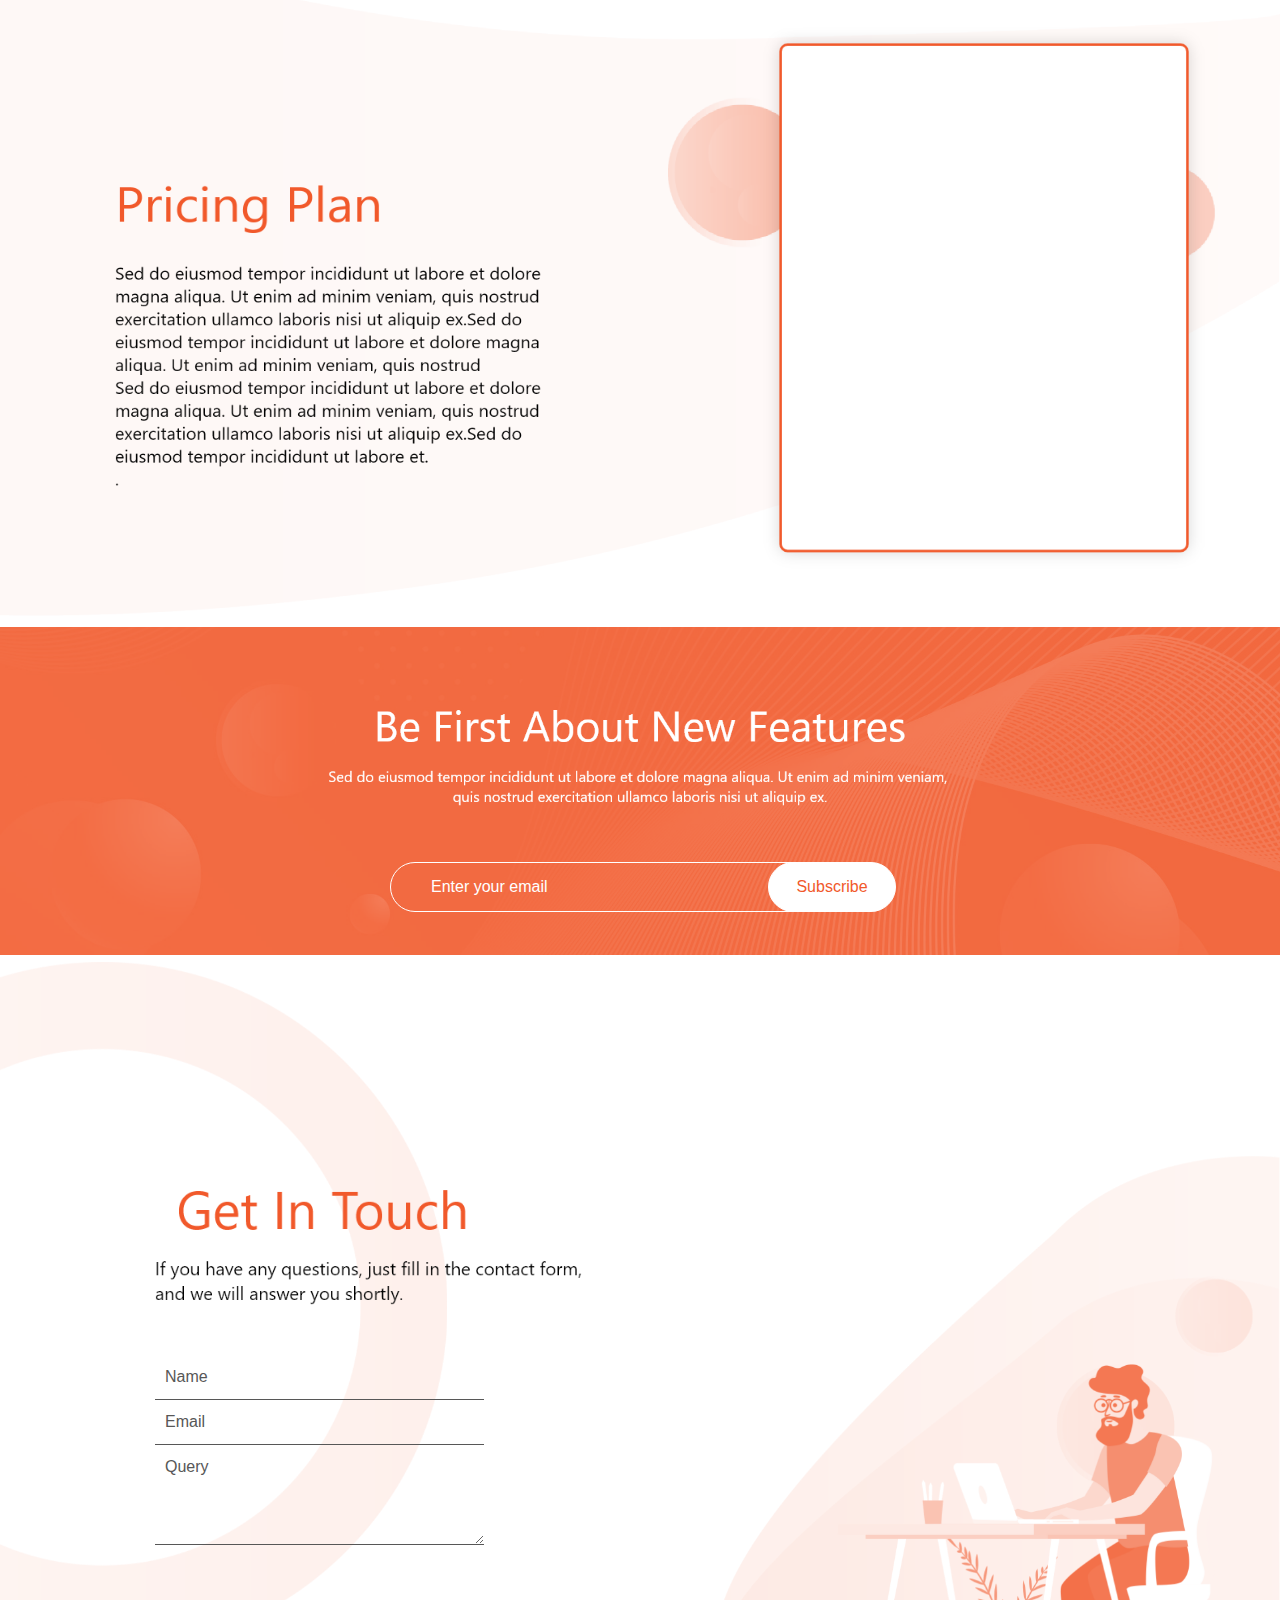
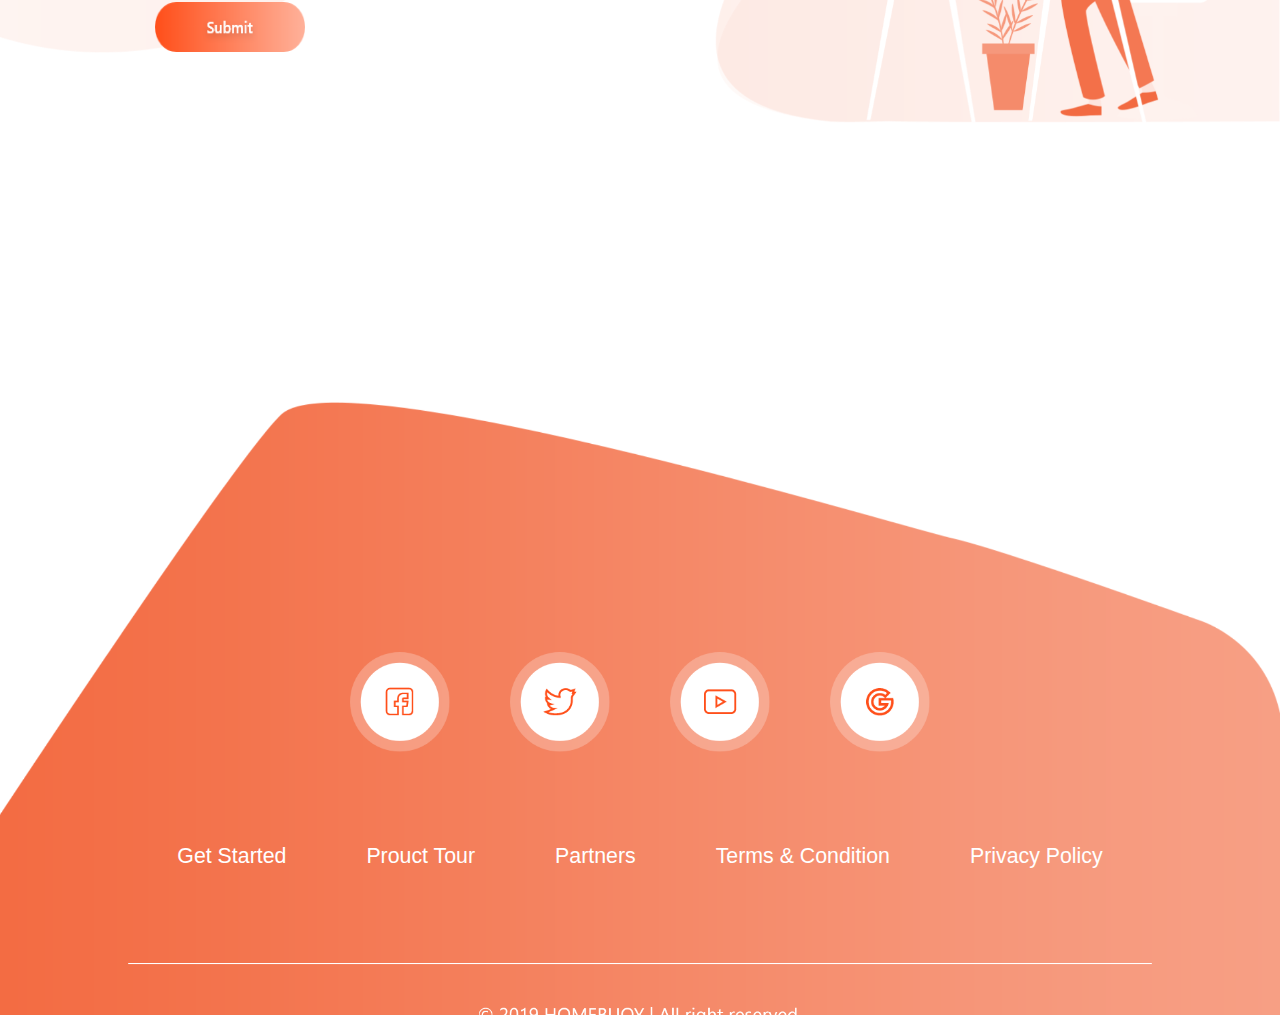
==== commit 464b7e9d: "final version for publishing" ====
--- a/index.html
+++ b/index.html
@@ -17,6 +17,7 @@
     body {
       max-width: 100%;
       overflow-x: hidden;
+      scroll-behavior: smooth;
     }
 
     .intro {
@@ -100,6 +101,9 @@
       outline: none;
       text-decoration: none;
     }
+    nav ul li a:hover{
+      text-decoration: underline overline;
+    }
   </style>
 </head>
 
@@ -109,26 +113,29 @@
 
     <!-- Just an image -->
     <nav class="navbar navbar-light bg-light">
-      <a class="navbar-brand" href="#">
+      <a class="navbar-brand" href="index.html">
         <img src="./img/logo.png" height="30" style="margin-left: 80%;" alt="">
       </a>
 
       <ul class="nav justify-content-end" style="padding: 10px;margin-right: 150px;">
         <li class="nav-item">
-          <a class="nav-link active" href="home">Home</a>
+          <a class="nav-link active" href="index.html">Home</a>
         </li>
         <li class="nav-item">
-          <a class="nav-link" href="tour">Product Tour</a>
+          <a class="nav-link" href="product_tour.html">Product Tour</a>
         </li>
         <li class="nav-item">
-          <a class="nav-link" href="pricing">Pricing</a>
+          <a class="nav-link" href="#pricing">Pricing</a>
         </li>
         <li class="nav-item">
-          <a class="nav-link" href="about">About Us</a>
+          <a class="nav-link" href="#about">About Us</a>
+        </li>
+        <li class="nav-item">
+          <a class="nav-link" href="login.html">Login</a>
         </li>
         <li class="nav-item mx-auto">
           <a href="">
-            <img src="./img/get_started_orange.png" width="140" height="50px" style="position: absolute;" />
+            <img src="./img/get_started_orange.png" width="120" height="45px" style="position: absolute;" />
           </a>
           <!-- <a class="nav-link" href="#" style="color: white;position: absolute;"></a> -->
         </li>
@@ -163,7 +170,7 @@
         <div class="d-flex"
           style="margin-top: 3.5%;margin-left: 20%;width: 60%;">
           <button type="button" class="btn btn-dark"
-            style="width: 150px;min-width: 150px;background: #F1592B;border-radius: 100px;border-color: #F1592B;margin-right: 40px;">Product Tour</button>
+            style="width: 150px;min-width: 150px;background: #F1592B;border-radius: 100px;border-color: #F1592B;margin-right: 20px;padding-top: 10px;padding-bottom: 10px;">Product Tour</button>
           <button type="button" class="btn btn-outline-light"
             style="width: 150px;min-width: 150px;border-style: solid;border-width: 1px;border-radius: 100px;border-color: #F1592B;color: #F1592B;">Get
             Started</button>
@@ -176,7 +183,7 @@
     <img src="./img/home_second.png" style="position: absolute;" id="intro-tab" width="80%" />
 
 
-    <div class="row mx-auto" style="position: relative;">
+    <div id="about" class="row mx-auto" style="position: relative;">
       <h2 class="mx-auto text-center" style="font-size: 30pt;">ABOUT THE APP</h2>
     </div>
 
@@ -245,7 +252,7 @@
 
     <img src="./img/home_third.png" style="position: absolute;" id="intro-tab" width="100%" />
 
-    <div class="row mx-auto" style="position: relative;margin: 0px; ;margin-top: 10px;">
+    <div id="pricing" class="row mx-auto" style="position: relative;margin: 0px; ;margin-top: 10px;">
 
       <div class="col-6 mx-auto" style="margin: 0%;">
 
